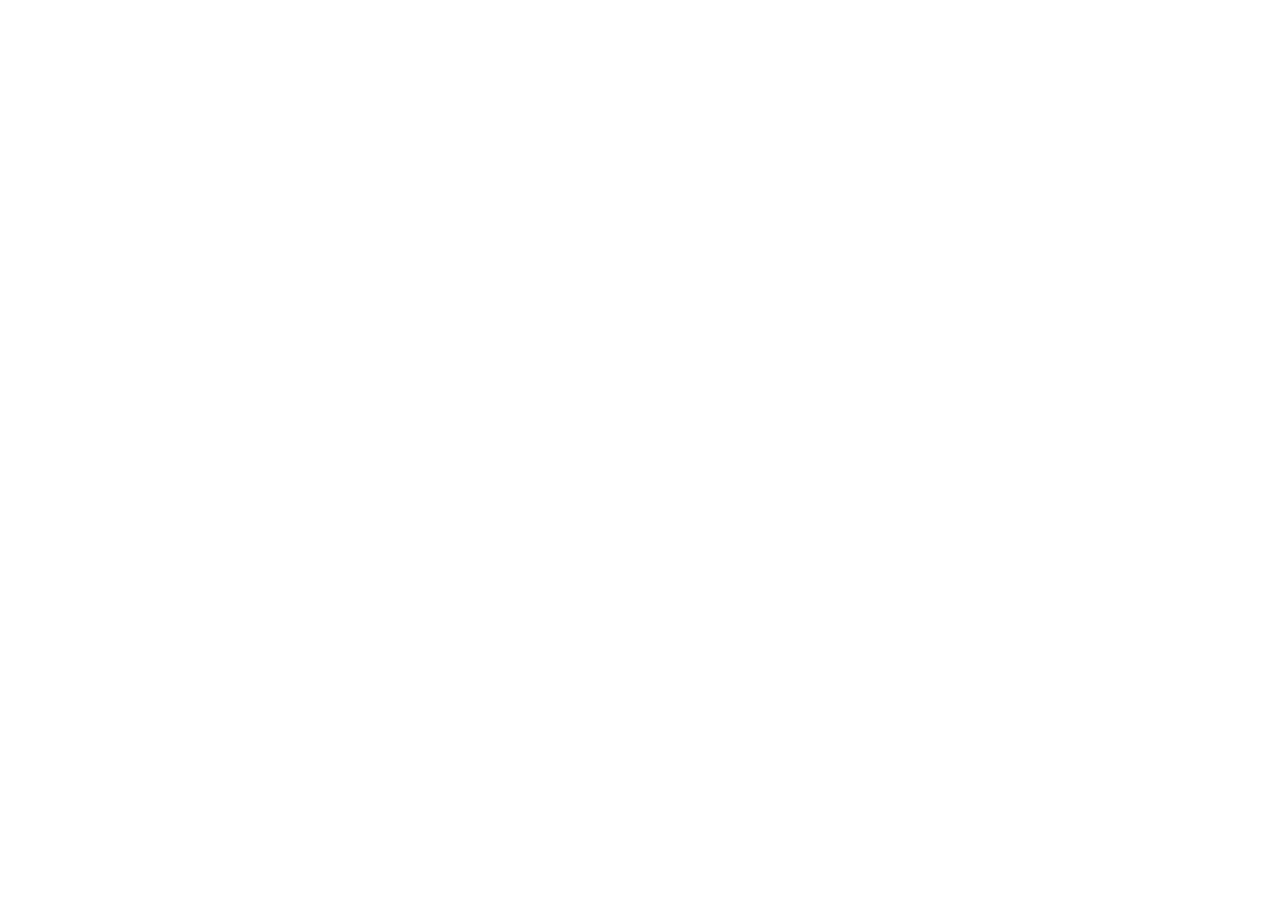
==== index.html @ ee97f69c "Initial commit" ====
<!DOCTYPE html>
<html lang="en">
<head>
    <meta charset="UTF-8">
    <meta http-equiv="X-UA-Compatible" content="IE=edge">
    <meta name="viewport" content="width=device-width, initial-scale=1.0">
    <link rel="stylesheet" href="css/style.css">
    <script src="js/script.js" defer></script>
    <title>Mall</title>
</head>
<body>

</body>
</html>
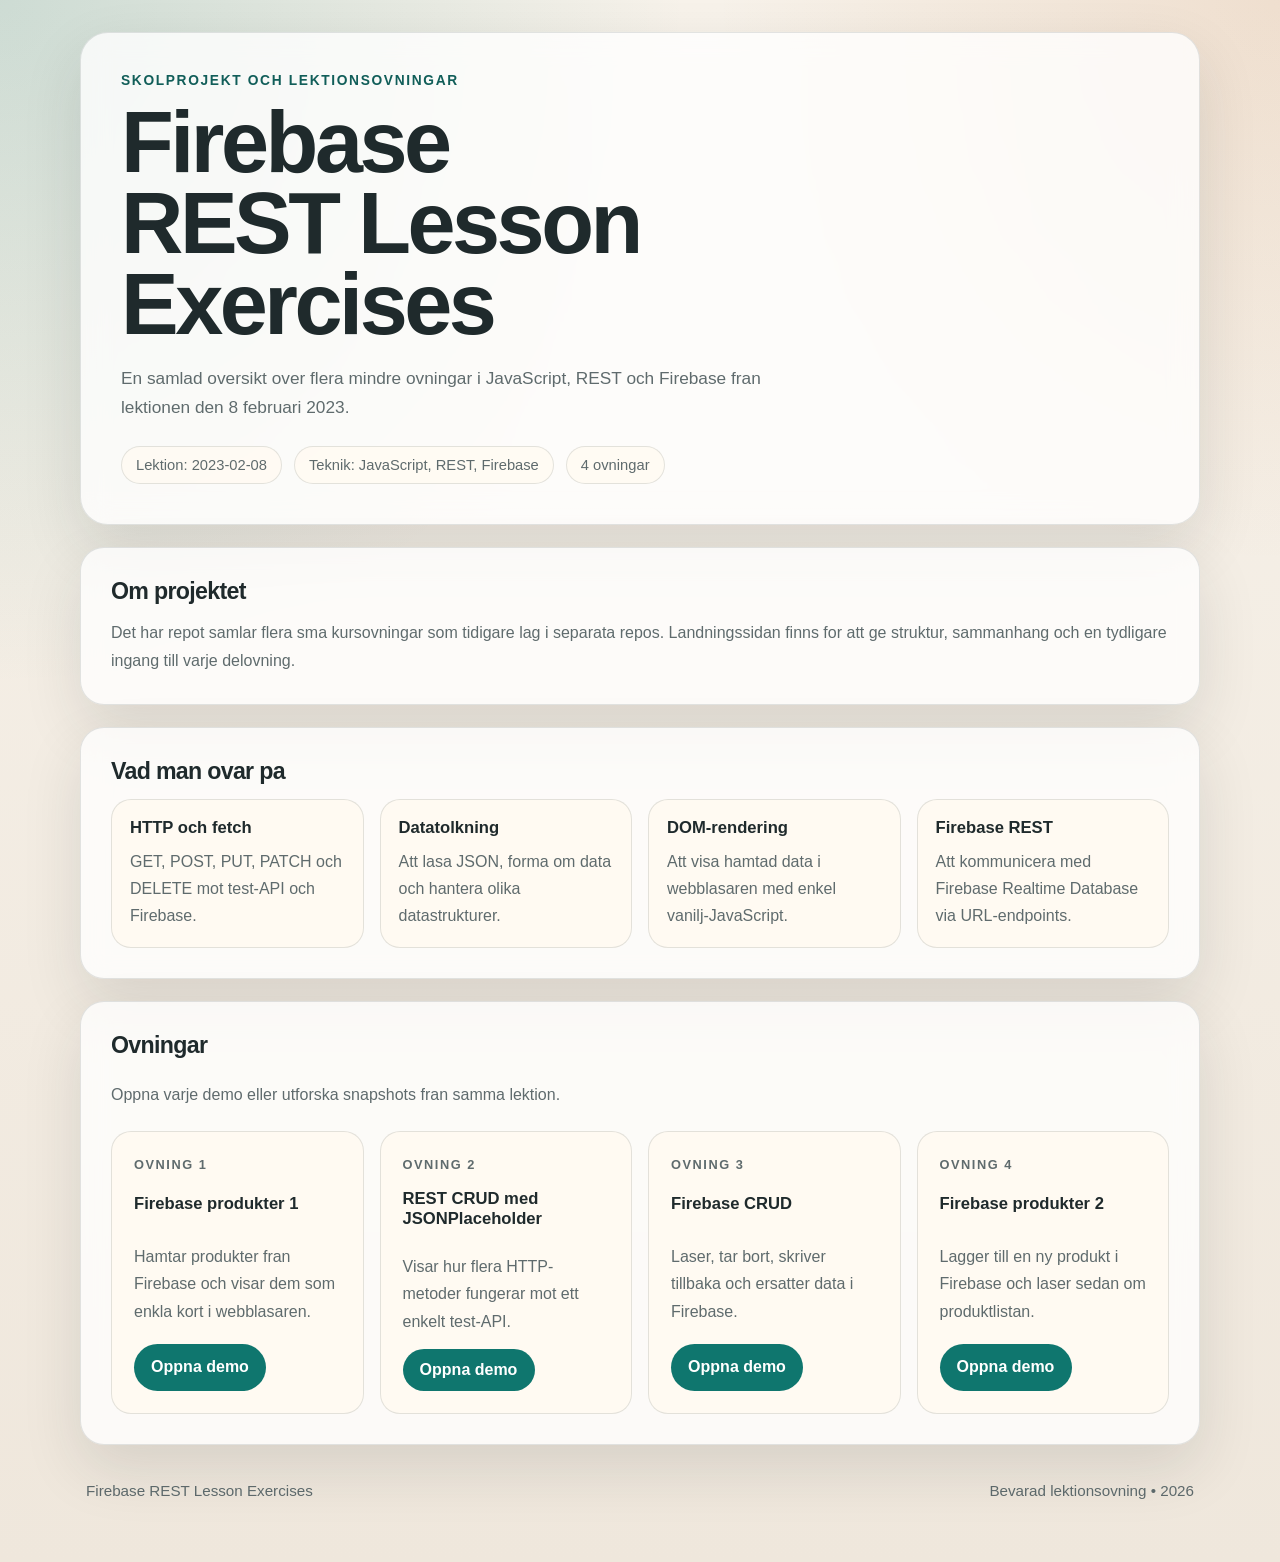
==== commit 2bd029df: "Create a proper Pages landing page for lesson exercises" ====
--- a/index.html
+++ b/index.html
@@ -1,14 +1,113 @@
 <!DOCTYPE html>
-<html lang="en">
+<html lang="sv">
 <head>
     <meta charset="UTF-8">
     <meta http-equiv="X-UA-Compatible" content="IE=edge">
     <meta name="viewport" content="width=device-width, initial-scale=1.0">
+    <meta name="description" content="Samlade skolovningar i JavaScript, REST och Firebase från en lektion den 8 februari 2023.">
     <link rel="stylesheet" href="css/style.css">
     <script src="js/script.js" defer></script>
-    <title>Mall</title>
+    <title>Firebase REST Lesson Exercises</title>
 </head>
 <body>
+    <div class="page-shell">
+        <header class="hero">
+            <p class="eyebrow">Skolprojekt och lektionsovningar</p>
+            <h1>Firebase REST Lesson Exercises</h1>
+            <p class="intro">
+                En samlad oversikt over flera mindre ovningar i JavaScript, REST och Firebase
+                fran lektionen den 8 februari 2023.
+            </p>
+            <div class="hero-meta">
+                <span>Lektion: 2023-02-08</span>
+                <span>Teknik: JavaScript, REST, Firebase</span>
+                <span id="exercise-count">4 ovningar</span>
+            </div>
+        </header>
 
+        <main>
+            <section class="panel">
+                <h2>Om projektet</h2>
+                <p>
+                    Det har repot samlar flera sma kursovningar som tidigare lag i separata
+                    repos. Landningssidan finns for att ge struktur, sammanhang och en tydligare
+                    ingang till varje delovning.
+                </p>
+            </section>
+
+            <section class="panel">
+                <h2>Vad man ovar pa</h2>
+                <div class="skill-grid">
+                    <article>
+                        <h3>HTTP och fetch</h3>
+                        <p>GET, POST, PUT, PATCH och DELETE mot test-API och Firebase.</p>
+                    </article>
+                    <article>
+                        <h3>Datatolkning</h3>
+                        <p>Att lasa JSON, forma om data och hantera olika datastrukturer.</p>
+                    </article>
+                    <article>
+                        <h3>DOM-rendering</h3>
+                        <p>Att visa hamtad data i webblasaren med enkel vanilj-JavaScript.</p>
+                    </article>
+                    <article>
+                        <h3>Firebase REST</h3>
+                        <p>Att kommunicera med Firebase Realtime Database via URL-endpoints.</p>
+                    </article>
+                </div>
+            </section>
+
+            <section class="panel">
+                <div class="section-heading">
+                    <h2>Ovningar</h2>
+                    <p>Oppna varje demo eller utforska snapshots fran samma lektion.</p>
+                </div>
+
+                <div class="exercise-grid">
+                    <article class="exercise-card">
+                        <p class="card-label">Ovning 1</p>
+                        <h3>Firebase produkter 1</h3>
+                        <p>
+                            Hamtar produkter fran Firebase och visar dem som enkla kort i
+                            webblasaren.
+                        </p>
+                        <a href="related-exercises/firebase-produkter-1/index.html">Oppna demo</a>
+                    </article>
+
+                    <article class="exercise-card">
+                        <p class="card-label">Ovning 2</p>
+                        <h3>REST CRUD med JSONPlaceholder</h3>
+                        <p>
+                            Visar hur flera HTTP-metoder fungerar mot ett enkelt test-API.
+                        </p>
+                        <a href="related-exercises/2023-02-08-REST-Firebase/index.html">Oppna demo</a>
+                    </article>
+
+                    <article class="exercise-card">
+                        <p class="card-label">Ovning 3</p>
+                        <h3>Firebase CRUD</h3>
+                        <p>
+                            Laser, tar bort, skriver tillbaka och ersatter data i Firebase.
+                        </p>
+                        <a href="related-exercises/firebase/index.html">Oppna demo</a>
+                    </article>
+
+                    <article class="exercise-card">
+                        <p class="card-label">Ovning 4</p>
+                        <h3>Firebase produkter 2</h3>
+                        <p>
+                            Lagger till en ny produkt i Firebase och laser sedan om produktlistan.
+                        </p>
+                        <a href="related-exercises/firebase-produkter-2/index.html">Oppna demo</a>
+                    </article>
+                </div>
+            </section>
+        </main>
+
+        <footer class="footer">
+            <p>Firebase REST Lesson Exercises</p>
+            <p id="footer-year">Bevarad lektionsovning</p>
+        </footer>
+    </div>
 </body>
-</html>+</html>
--- a/css/style.css
+++ b/css/style.css
@@ -0,0 +1,212 @@
+:root {
+    --bg: #f4efe7;
+    --surface: rgba(255, 255, 255, 0.78);
+    --surface-strong: #fffaf2;
+    --text: #1f2a2c;
+    --muted: #5f6b6d;
+    --line: rgba(31, 42, 44, 0.12);
+    --accent: #0f766e;
+    --accent-strong: #115e59;
+    --shadow: 0 24px 60px rgba(31, 42, 44, 0.12);
+}
+
+* {
+    box-sizing: border-box;
+}
+
+body {
+    margin: 0;
+    min-height: 100vh;
+    color: var(--text);
+    background:
+        radial-gradient(circle at top left, rgba(15, 118, 110, 0.18), transparent 34%),
+        radial-gradient(circle at top right, rgba(180, 83, 9, 0.12), transparent 28%),
+        linear-gradient(180deg, #f7f2ea 0%, #efe7dc 100%);
+    font-family: "Segoe UI", "Helvetica Neue", sans-serif;
+}
+
+a {
+    color: inherit;
+}
+
+.page-shell {
+    width: min(1120px, calc(100% - 32px));
+    margin: 0 auto;
+    padding: 32px 0 48px;
+}
+
+.hero,
+.panel {
+    border: 1px solid var(--line);
+    background: var(--surface);
+    backdrop-filter: blur(14px);
+    box-shadow: var(--shadow);
+}
+
+.hero {
+    padding: 40px;
+    border-radius: 28px;
+}
+
+.eyebrow {
+    margin: 0 0 14px;
+    color: var(--accent-strong);
+    font-size: 0.86rem;
+    font-weight: 700;
+    letter-spacing: 0.12em;
+    text-transform: uppercase;
+}
+
+.hero h1 {
+    margin: 0;
+    max-width: 11ch;
+    font-size: clamp(2.8rem, 7vw, 5.4rem);
+    line-height: 0.94;
+    letter-spacing: -0.04em;
+}
+
+.intro {
+    max-width: 700px;
+    margin: 18px 0 0;
+    color: var(--muted);
+    font-size: 1.08rem;
+    line-height: 1.7;
+}
+
+.hero-meta {
+    display: flex;
+    flex-wrap: wrap;
+    gap: 12px;
+    margin-top: 24px;
+}
+
+.hero-meta span {
+    padding: 10px 14px;
+    border: 1px solid var(--line);
+    border-radius: 999px;
+    background: rgba(255, 250, 242, 0.8);
+    color: var(--muted);
+    font-size: 0.92rem;
+}
+
+main {
+    display: grid;
+    gap: 22px;
+    margin-top: 22px;
+}
+
+.panel {
+    padding: 30px;
+    border-radius: 24px;
+}
+
+.panel h2 {
+    margin: 0 0 14px;
+    font-size: 1.45rem;
+    letter-spacing: -0.03em;
+}
+
+.panel p {
+    margin: 0;
+    color: var(--muted);
+    line-height: 1.7;
+}
+
+.section-heading {
+    display: grid;
+    gap: 8px;
+    margin-bottom: 22px;
+}
+
+.skill-grid,
+.exercise-grid {
+    display: grid;
+    gap: 16px;
+}
+
+.skill-grid {
+    grid-template-columns: repeat(auto-fit, minmax(210px, 1fr));
+}
+
+.skill-grid article,
+.exercise-card {
+    border: 1px solid var(--line);
+    border-radius: 20px;
+    background: var(--surface-strong);
+}
+
+.skill-grid article {
+    padding: 18px;
+}
+
+.skill-grid h3,
+.exercise-card h3 {
+    margin: 0 0 10px;
+    font-size: 1.04rem;
+}
+
+.exercise-grid {
+    grid-template-columns: repeat(auto-fit, minmax(240px, 1fr));
+}
+
+.exercise-card {
+    display: grid;
+    gap: 14px;
+    padding: 22px;
+}
+
+.card-label {
+    margin: 0;
+    color: var(--accent-strong);
+    font-size: 0.8rem;
+    font-weight: 700;
+    letter-spacing: 0.12em;
+    text-transform: uppercase;
+}
+
+.exercise-card a {
+    display: inline-flex;
+    align-items: center;
+    justify-content: center;
+    width: fit-content;
+    min-width: 132px;
+    padding: 12px 16px;
+    border-radius: 999px;
+    background: var(--accent);
+    color: white;
+    font-weight: 700;
+    text-decoration: none;
+    transition: transform 160ms ease, background 160ms ease;
+}
+
+.exercise-card a:hover {
+    transform: translateY(-1px);
+    background: var(--accent-strong);
+}
+
+.footer {
+    display: flex;
+    justify-content: space-between;
+    gap: 16px;
+    margin-top: 22px;
+    padding: 0 6px;
+    color: var(--muted);
+    font-size: 0.95rem;
+}
+
+@media (max-width: 720px) {
+    .page-shell {
+        width: min(100% - 20px, 1120px);
+        padding: 18px 0 28px;
+    }
+
+    .hero,
+    .panel {
+        padding: 22px;
+        border-radius: 20px;
+    }
+
+    .footer {
+        flex-direction: column;
+    }
+}
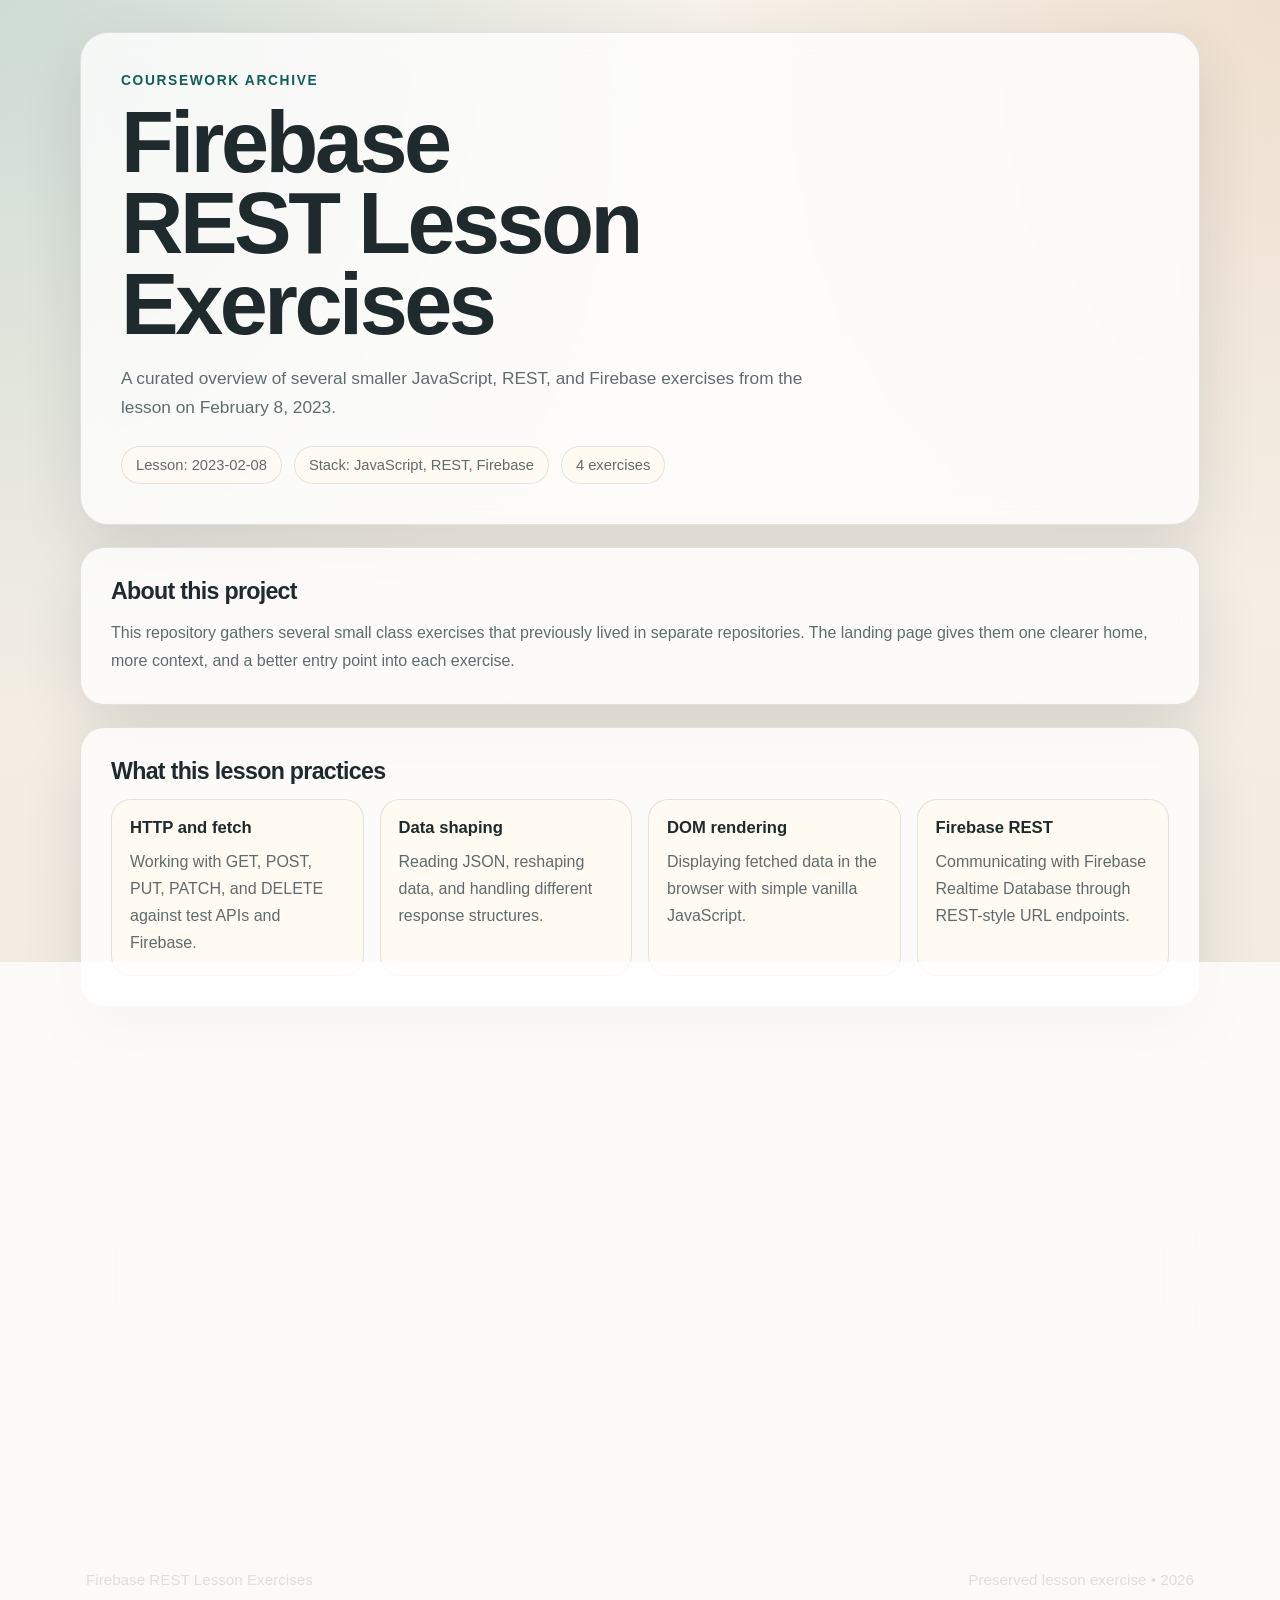
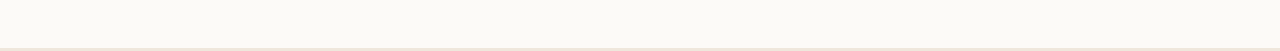
==== commit 60e944a7: "Translate the lesson archive to English" ====
--- a/index.html
+++ b/index.html
@@ -1,10 +1,10 @@
 <!DOCTYPE html>
-<html lang="sv">
+<html lang="en">
 <head>
     <meta charset="UTF-8">
     <meta http-equiv="X-UA-Compatible" content="IE=edge">
     <meta name="viewport" content="width=device-width, initial-scale=1.0">
-    <meta name="description" content="Samlade skolovningar i JavaScript, REST och Firebase från en lektion den 8 februari 2023.">
+    <meta name="description" content="Archived JavaScript, REST, and Firebase lesson exercises from February 8, 2023.">
     <link rel="stylesheet" href="css/style.css">
     <script src="js/script.js" defer></script>
     <title>Firebase REST Lesson Exercises</title>
@@ -12,93 +12,94 @@
 <body>
     <div class="page-shell">
         <header class="hero">
-            <p class="eyebrow">Skolprojekt och lektionsovningar</p>
+            <p class="eyebrow">Coursework Archive</p>
             <h1>Firebase REST Lesson Exercises</h1>
             <p class="intro">
-                En samlad oversikt over flera mindre ovningar i JavaScript, REST och Firebase
-                fran lektionen den 8 februari 2023.
+                A curated overview of several smaller JavaScript, REST, and Firebase exercises
+                from the lesson on February 8, 2023.
             </p>
             <div class="hero-meta">
-                <span>Lektion: 2023-02-08</span>
-                <span>Teknik: JavaScript, REST, Firebase</span>
-                <span id="exercise-count">4 ovningar</span>
+                <span>Lesson: 2023-02-08</span>
+                <span>Stack: JavaScript, REST, Firebase</span>
+                <span id="exercise-count">4 exercises</span>
             </div>
         </header>
 
         <main>
             <section class="panel">
-                <h2>Om projektet</h2>
+                <h2>About this project</h2>
                 <p>
-                    Det har repot samlar flera sma kursovningar som tidigare lag i separata
-                    repos. Landningssidan finns for att ge struktur, sammanhang och en tydligare
-                    ingang till varje delovning.
+                    This repository gathers several small class exercises that previously lived in
+                    separate repositories. The landing page gives them one clearer home, more
+                    context, and a better entry point into each exercise.
                 </p>
             </section>
 
             <section class="panel">
-                <h2>Vad man ovar pa</h2>
+                <h2>What this lesson practices</h2>
                 <div class="skill-grid">
                     <article>
-                        <h3>HTTP och fetch</h3>
-                        <p>GET, POST, PUT, PATCH och DELETE mot test-API och Firebase.</p>
+                        <h3>HTTP and fetch</h3>
+                        <p>Working with GET, POST, PUT, PATCH, and DELETE against test APIs and Firebase.</p>
                     </article>
                     <article>
-                        <h3>Datatolkning</h3>
-                        <p>Att lasa JSON, forma om data och hantera olika datastrukturer.</p>
+                        <h3>Data shaping</h3>
+                        <p>Reading JSON, reshaping data, and handling different response structures.</p>
                     </article>
                     <article>
-                        <h3>DOM-rendering</h3>
-                        <p>Att visa hamtad data i webblasaren med enkel vanilj-JavaScript.</p>
+                        <h3>DOM rendering</h3>
+                        <p>Displaying fetched data in the browser with simple vanilla JavaScript.</p>
                     </article>
                     <article>
                         <h3>Firebase REST</h3>
-                        <p>Att kommunicera med Firebase Realtime Database via URL-endpoints.</p>
+                        <p>Communicating with Firebase Realtime Database through REST-style URL endpoints.</p>
                     </article>
                 </div>
             </section>
 
             <section class="panel">
                 <div class="section-heading">
-                    <h2>Ovningar</h2>
-                    <p>Oppna varje demo eller utforska snapshots fran samma lektion.</p>
+                    <h2>Exercises</h2>
+                    <p>Open the interactive page for each exercise or browse the preserved lesson snapshots.</p>
                 </div>
 
                 <div class="exercise-grid">
                     <article class="exercise-card">
-                        <p class="card-label">Ovning 1</p>
-                        <h3>Firebase produkter 1</h3>
+                        <p class="card-label">Exercise 1</p>
+                        <h3>Firebase Products 1</h3>
                         <p>
-                            Hamtar produkter fran Firebase och visar dem som enkla kort i
-                            webblasaren.
+                            Requests product data from Firebase and renders it as simple cards in
+                            the browser. The public page now uses an archived fallback if the
+                            original database is private.
                         </p>
-                        <a href="related-exercises/firebase-produkter-1/index.html">Oppna demo</a>
+                        <a href="related-exercises/firebase-produkter-1/index.html">Open exercise</a>
                     </article>
 
                     <article class="exercise-card">
-                        <p class="card-label">Ovning 2</p>
-                        <h3>REST CRUD med JSONPlaceholder</h3>
+                        <p class="card-label">Exercise 2</p>
+                        <h3>REST CRUD with JSONPlaceholder</h3>
                         <p>
-                            Visar hur flera HTTP-metoder fungerar mot ett enkelt test-API.
+                            Demonstrates several HTTP methods against a simple test API.
                         </p>
-                        <a href="related-exercises/2023-02-08-REST-Firebase/index.html">Oppna demo</a>
+                        <a href="related-exercises/2023-02-08-REST-Firebase/index.html">Open exercise</a>
                     </article>
 
                     <article class="exercise-card">
-                        <p class="card-label">Ovning 3</p>
+                        <p class="card-label">Exercise 3</p>
                         <h3>Firebase CRUD</h3>
                         <p>
-                            Laser, tar bort, skriver tillbaka och ersatter data i Firebase.
+                            Reads, removes, posts back, and replaces data in Firebase.
                         </p>
-                        <a href="related-exercises/firebase/index.html">Oppna demo</a>
+                        <a href="related-exercises/firebase/index.html">Open exercise</a>
                     </article>
 
                     <article class="exercise-card">
-                        <p class="card-label">Ovning 4</p>
-                        <h3>Firebase produkter 2</h3>
+                        <p class="card-label">Exercise 4</p>
+                        <h3>Firebase Products 2</h3>
                         <p>
-                            Lagger till en ny produkt i Firebase och laser sedan om produktlistan.
+                            Adds a new product to Firebase and then requests the product list again.
                         </p>
-                        <a href="related-exercises/firebase-produkter-2/index.html">Oppna demo</a>
+                        <a href="related-exercises/firebase-produkter-2/index.html">Open exercise</a>
                     </article>
                 </div>
             </section>
@@ -106,7 +107,7 @@
 
         <footer class="footer">
             <p>Firebase REST Lesson Exercises</p>
-            <p id="footer-year">Bevarad lektionsovning</p>
+            <p id="footer-year">Preserved lesson exercise</p>
         </footer>
     </div>
 </body>
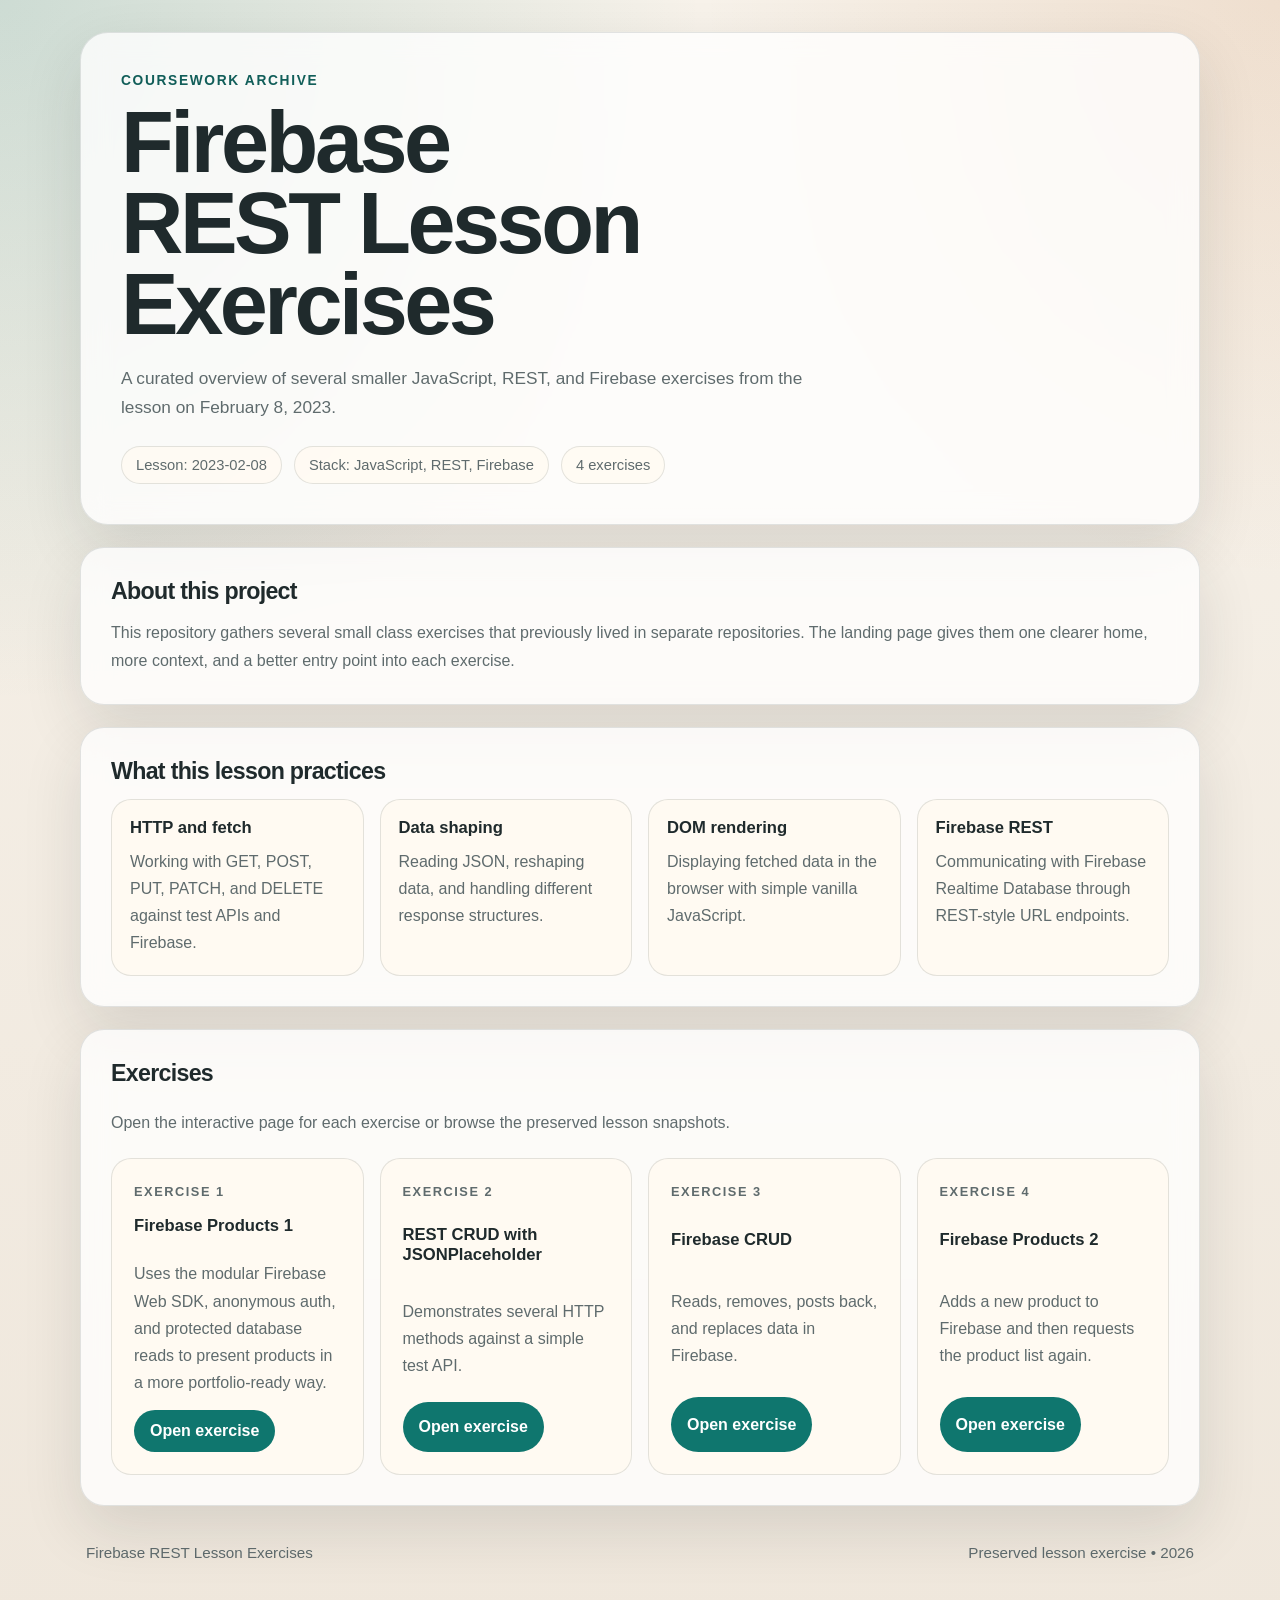
==== commit 6602f919: "Upgrade exercise 1 to secure Firebase auth flow" ====
--- a/index.html
+++ b/index.html
@@ -68,9 +68,8 @@
                         <p class="card-label">Exercise 1</p>
                         <h3>Firebase Products 1</h3>
                         <p>
-                            Requests product data from Firebase and renders it as simple cards in
-                            the browser. The public page now uses an archived fallback if the
-                            original database is private.
+                            Uses the modular Firebase Web SDK, anonymous auth, and protected
+                            database reads to present products in a more portfolio-ready way.
                         </p>
                         <a href="related-exercises/firebase-produkter-1/index.html">Open exercise</a>
                     </article>
